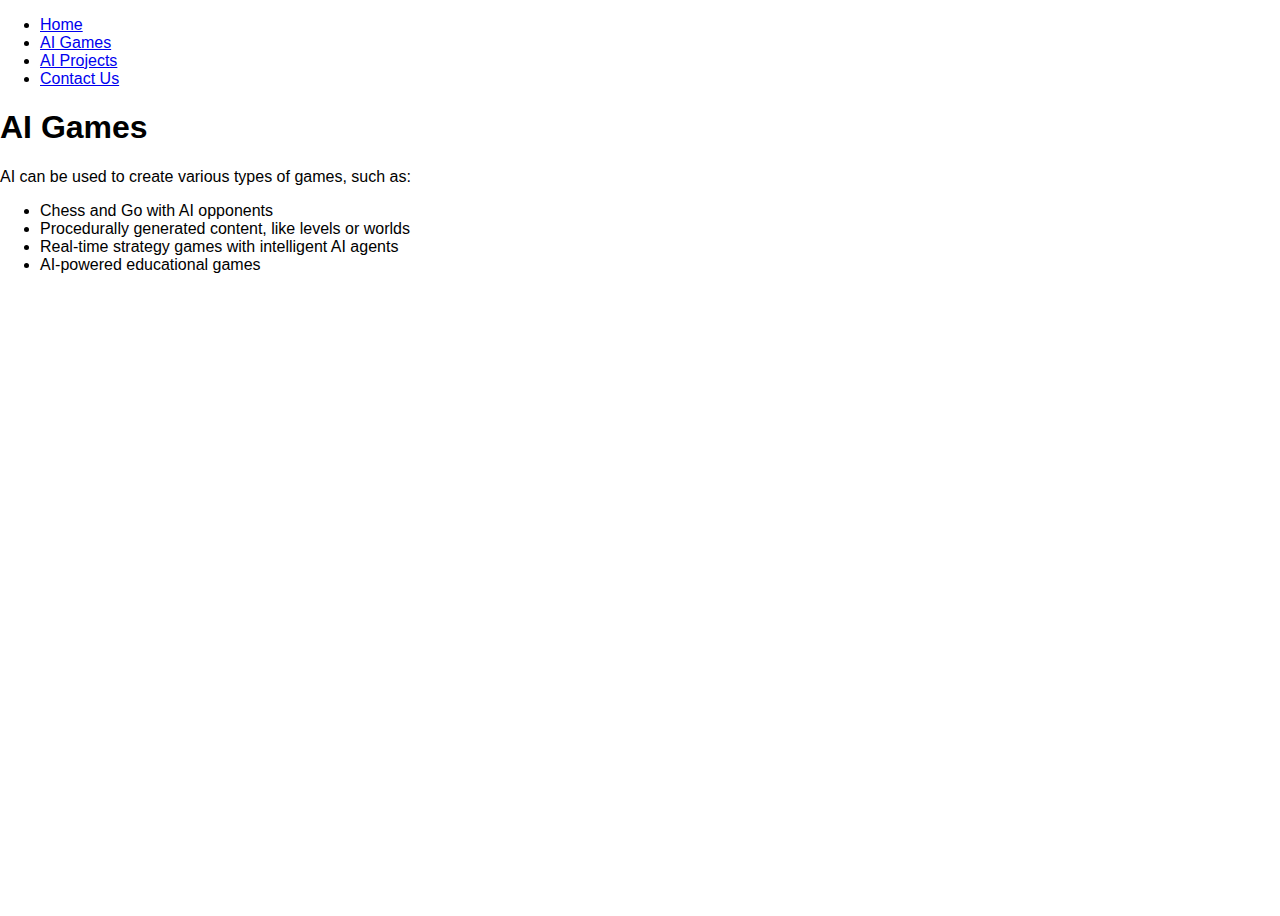
==== ai-games.html @ 0fea095a "Add files via upload" ====
<!DOCTYPE html>
<html lang="en">
<head>
    <meta charset="UTF-8">
    <meta name="viewport" content="width=device-width, initial-scale=1.0">
    <title>AI Website - AI Games</title>
    <link rel="stylesheet" href="styles.css">
</head>
<body>
<header>
    <nav>
        <ul>
            <li><a href="index.html">Home</a></li>
            <li><a href="ai-games.html">AI Games</a></li>
            <li><a href="ai-projects.html">AI Projects</a></li>
            <li><a href="contact-us.html">Contact Us</a></li>
        </ul>
    </nav>
</header>
<main>
    <section id="ai-games">
        <h1>AI Games</h1>
        <p>AI can be used to create various types of games, such as:</p>
        <ul>
            <li>Chess and Go with AI opponents</li>
            <li>Procedurally generated content, like levels or worlds</li>
            <li>Real-time strategy games with intelligent AI agents</li>
            <li>AI-powered educational games</li>
        </ul>
        <!-- Add relevant images here -->
    </section>
</main>
<script src="scripts.js"></script>
</body>
</html>
---- styles.css ----
/* Basic styles for the website */
body {
  font-family: Arial, sans-serif;
  margin: 0;
  padding: 0;
  background-image: url("background.jpg");
  background-size: cover;
  background-repeat: no-repeat;
  background-position: center;
  height: 100vh;
}

header {
  background-color: rgba(0,
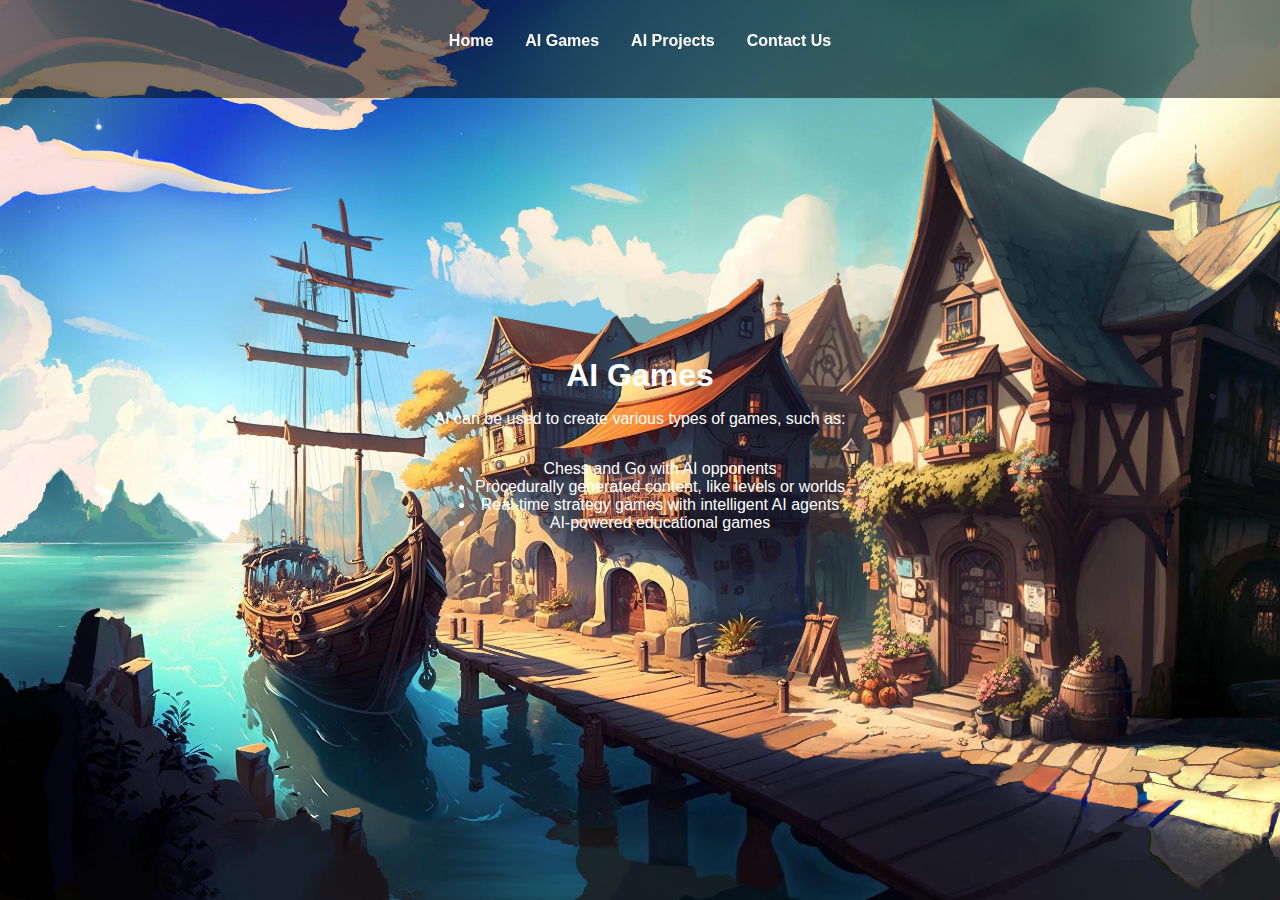
==== commit 83fee3f4: "Add files via upload" ====
--- a/ai-games.html
+++ b/ai-games.html
@@ -6,7 +6,7 @@
     <title>AI Website - AI Games</title>
     <link rel="stylesheet" href="styles.css">
 </head>
-<body>
+<body id="ai-games" >
 <header>
     <nav>
         <ul>
@@ -18,7 +18,7 @@
     </nav>
 </header>
 <main>
-    <section id="ai-games">
+    <section >
         <h1>AI Games</h1>
         <p>AI can be used to create various types of games, such as:</p>
         <ul>
--- a/styles.css
+++ b/styles.css
@@ -3,12 +3,117 @@
   font-family: Arial, sans-serif;
   margin: 0;
   padding: 0;
-  background-image: url("background.jpg");
+  height: 100vh;
+  display: flex;
+  flex-direction: column;
+  color: #fff;
+  background-color: #333; /* Fallback background color */
+}
+
+header {
+  background-color: rgba(0, 0, 0, 0.5);
+  padding: 1rem 0;
+  position: fixed;
+  top: 0;
+  left: 0;
+  right: 0;
+  z-index: 100;
+}
+
+nav ul {
+  display: flex;
+  justify-content: center;
+  list-style: none;
+  padding: 0;
+}
+
+nav li {
+  margin: 0 1rem;
+}
+
+nav a {
+  text-decoration: none;
+  color: #fff;
+  font-weight: bold;
+}
+
+nav a:hover {
+  color: #ccc;
+}
+
+main {
+  display: flex;
+  flex-direction: column;
+  justify-content: center;
+  align-items: center;
+  height: 100%;
+  padding: 5rem 1rem;
+  text-align: center;
+  flex-grow: 1;
+}
+
+h1, h2 {
+  margin-bottom: 1rem;
+}
+
+p, ul {
+  margin-bottom: 2rem;
+}
+
+/* Page-specific background images */
+#index main {
+  background-image: url("background-index.jpg");
+}
+
+#ai-games main {
+  background-image: url("background-ai-games.jpg");
+}
+
+#ai-projects main {
+  background-image: url("background-ai-projects.jpg");
+}
+
+#contact-us main {
+  background-image: url("background-contact-us.jpg");
+}
+
+/* Apply background properties to main */
+main {
   background-size: cover;
   background-repeat: no-repeat;
   background-position: center;
-  height: 100vh;
 }
 
-header {
-  background-color: rgba(0,
+/* Contact form styles */
+form {
+  display: flex;
+  flex-direction: column;
+  align-items: center;
+}
+
+label {
+  margin-bottom: 0.5rem;
+}
+
+input[type="text"], input[type="email"] {
+  width: 100%;
+  max-width: 300px;
+  padding: 0.5rem;
+  margin-bottom: 1rem;
+  border: none;
+  border-radius: 4px;
+}
+
+input[type="submit"] {
+  background-color: #fff;
+  color: #000;
+  padding: 0.5rem 1rem;
+  border: none;
+  border-radius: 4px;
+  font-weight: bold;
+  cursor: pointer;
+}
+
+input[type="submit"]:hover {
+  background-color: #ccc;
+}
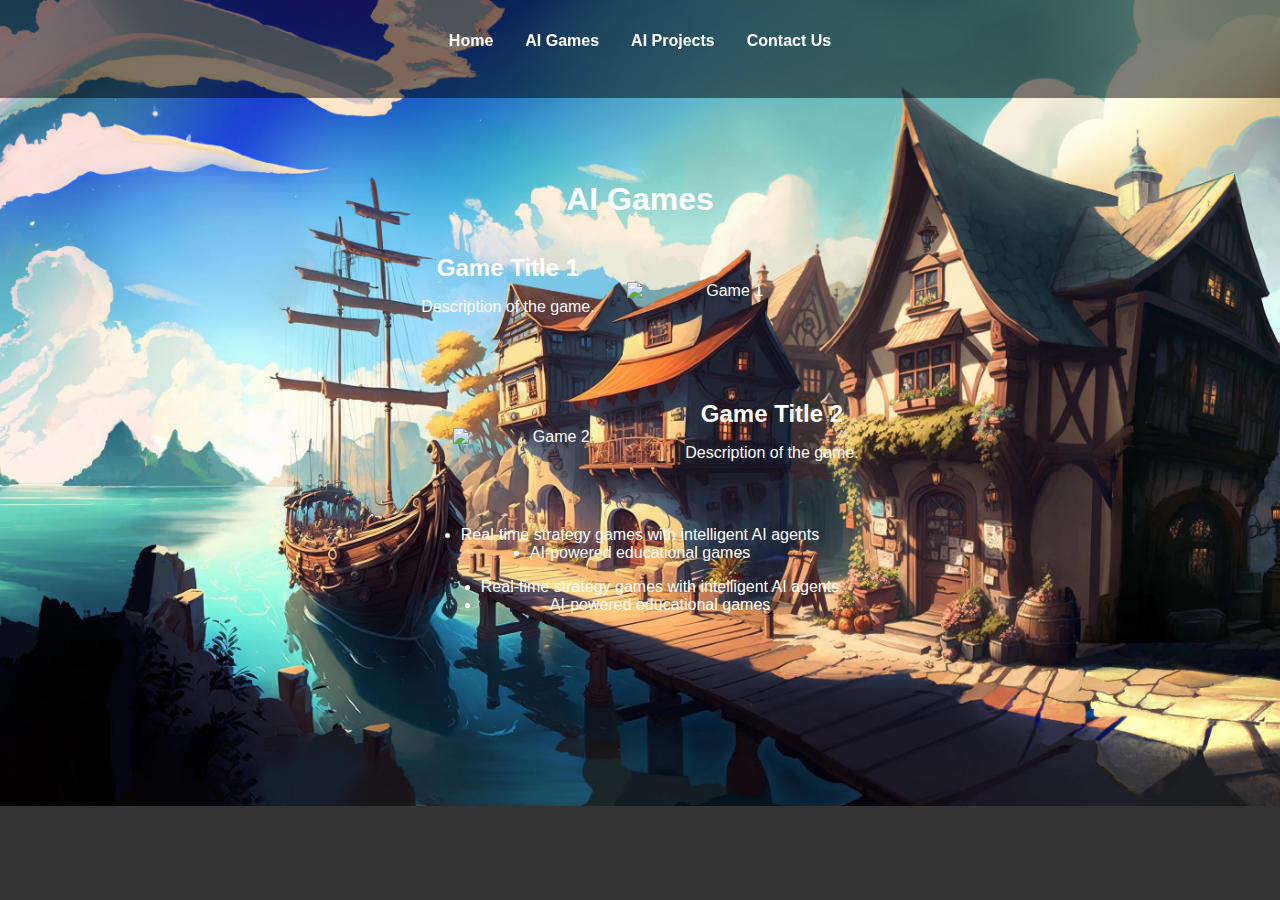
==== commit cd67c79c: "style changes" ====
--- a/ai-games.html
+++ b/ai-games.html
@@ -17,16 +17,34 @@
         </ul>
     </nav>
 </header>
-<main>
     <section >
-        <h1>AI Games</h1>
-        <p>AI can be used to create various types of games, such as:</p>
+        <main>
+            <h1>AI Games</h1>
+
+            <div class="game">
+                <img src="game1.jpg" alt="Game 1" class="game-img">
+                <div class="game-description">
+                    <h2>Game Title 1</h2>
+                    <p>Description of the game.</p>
+                </div>
+            </div>
+
+            <div class="game">
+                <img src="game2.jpg" alt="Game 2" class="game-img">
+                <div class="game-description">
+                    <h2>Game Title 2</h2>
+                    <p>Description of the game.</p>
+                </div>
+            </div>
+            <li>Real-time strategy games with intelligent AI agents</li>
+            <li>AI-powered educational games</li>
+            <!-- Add more games -->
+
         <ul>
-            <li>Chess and Go with AI opponents</li>
-            <li>Procedurally generated content, like levels or worlds</li>
             <li>Real-time strategy games with intelligent AI agents</li>
             <li>AI-powered educational games</li>
         </ul>
+        </main>
         <!-- Add relevant images here -->
     </section>
 </main>
--- a/styles.css
+++ b/styles.css
@@ -117,3 +117,26 @@
 input[type="submit"]:hover {
   background-color: #ccc;
 }
+
+/* AI Games and AI Projects styles */
+.project, .game {
+  display: flex;
+  align-items: center;
+  flex-wrap: wrap;
+  margin-bottom: 2rem;
+}
+
+.project:nth-child(even), .game:nth-child(even) {
+  flex-direction: row-reverse;
+}
+
+.project-img, .game-img {
+  width: 200px;
+  height: auto;
+  margin: 0 2rem;
+}
+
+.project-description, .game-description {
+  max-width: 400px;
+}
+
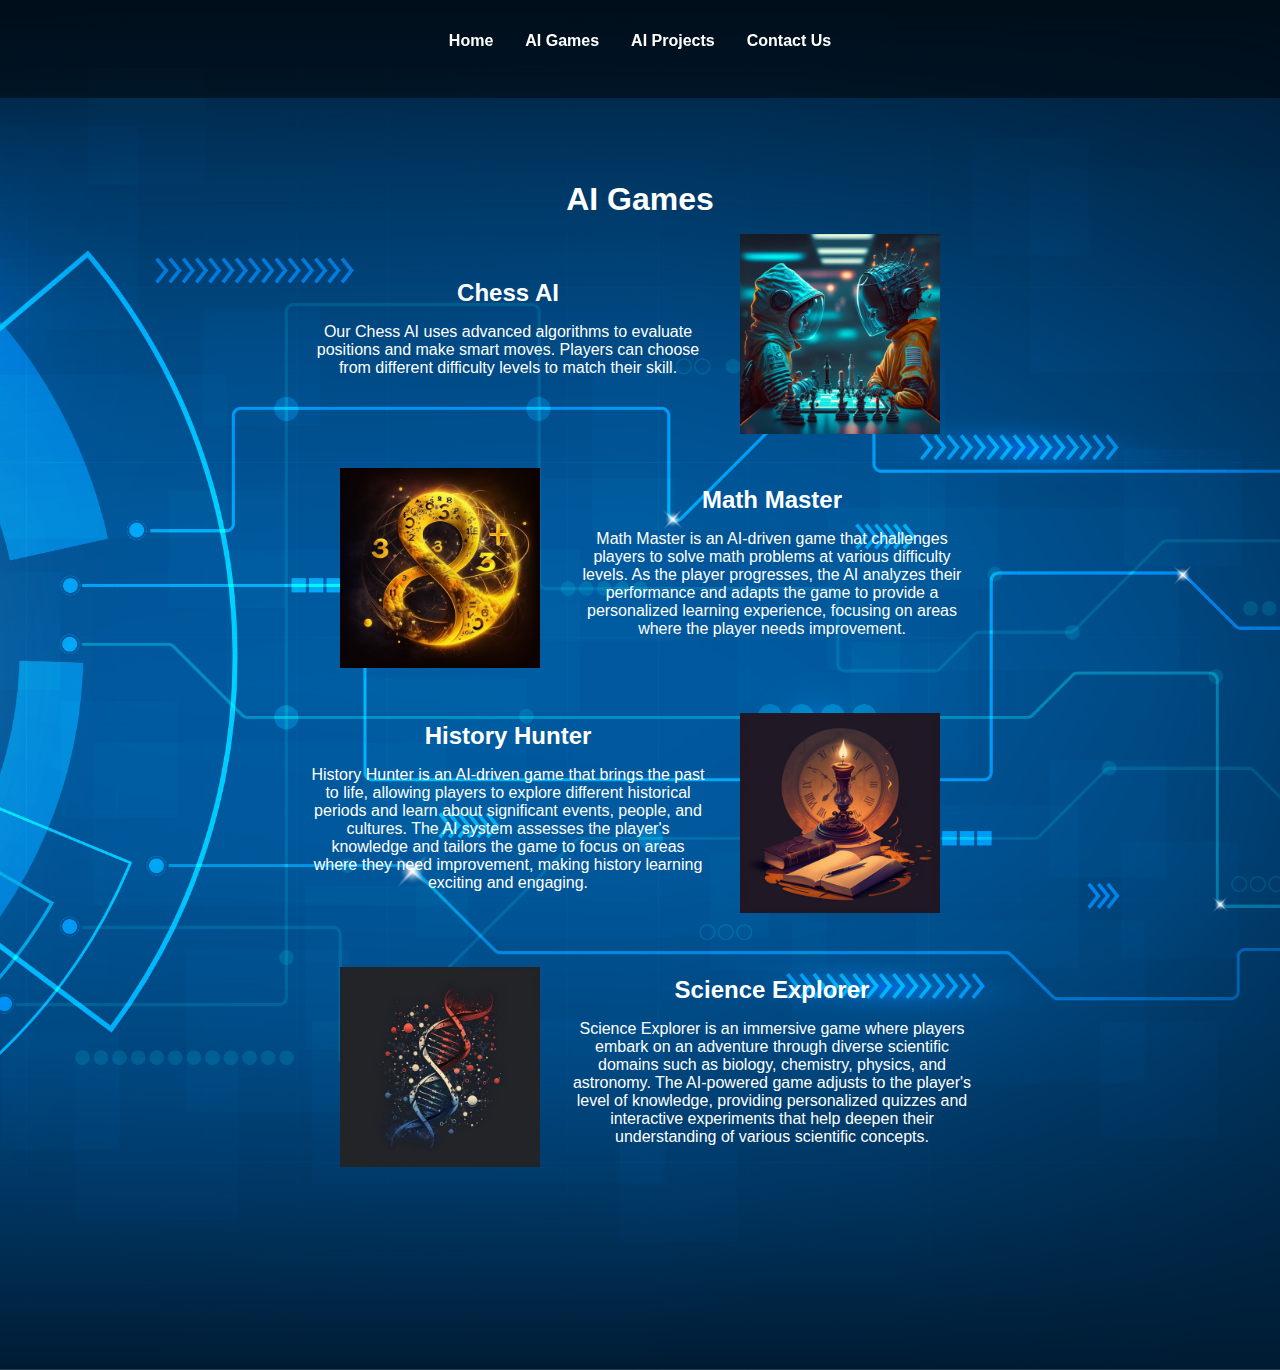
==== commit 43adfc4a: "game page" ====
--- a/ai-games.html
+++ b/ai-games.html
@@ -22,28 +22,35 @@
             <h1>AI Games</h1>
 
             <div class="game">
-                <img src="game1.jpg" alt="Game 1" class="game-img">
+                <img src="images/chess.jpg" alt="Game 1" class="game-img">
                 <div class="game-description">
-                    <h2>Game Title 1</h2>
-                    <p>Description of the game.</p>
+                    <h2>Chess AI</h2>
+                    <p>Our Chess AI uses advanced algorithms to evaluate positions and make smart moves. Players can choose from different difficulty levels to match their skill.</p>
                 </div>
             </div>
 
             <div class="game">
-                <img src="game2.jpg" alt="Game 2" class="game-img">
+                <img src="images/maths.jpg" alt="Game 2" class="game-img">
                 <div class="game-description">
-                    <h2>Game Title 2</h2>
-                    <p>Description of the game.</p>
+                    <h2>Math Master</h2>
+                    <p>Math Master is an AI-driven game that challenges players to solve math problems at various difficulty levels. As the player progresses, the AI analyzes their performance and adapts the game to provide a personalized learning experience, focusing on areas where the player needs improvement.</p>
                 </div>
             </div>
-            <li>Real-time strategy games with intelligent AI agents</li>
-            <li>AI-powered educational games</li>
-            <!-- Add more games -->
+            <div class="game">
+                <img src="images/history.jpg" alt="Game 3" class="game-img">
+                <div class="game-description">
+                    <h2>History Hunter</h2>
+                    <p>History Hunter is an AI-driven game that brings the past to life, allowing players to explore different historical periods and learn about significant events, people, and cultures. The AI system assesses the player's knowledge and tailors the game to focus on areas where they need improvement, making history learning exciting and engaging.</p>
+                </div>
+            </div>
+            <div class="game">
+                <img src="images/science.jpg" alt="Game 4" class="game-img">
+                <div class="game-description">
+                    <h2>Science Explorer</h2>
+                    <p>Science Explorer is an immersive game where players embark on an adventure through diverse scientific domains such as biology, chemistry, physics, and astronomy. The AI-powered game adjusts to the player's level of knowledge, providing personalized quizzes and interactive experiments that help deepen their understanding of various scientific concepts.</p>
+                </div>
+            </div>
 
-        <ul>
-            <li>Real-time strategy games with intelligent AI agents</li>
-            <li>AI-powered educational games</li>
-        </ul>
         </main>
         <!-- Add relevant images here -->
     </section>
--- a/styles.css
+++ b/styles.css
@@ -62,19 +62,19 @@
 
 /* Page-specific background images */
 #index main {
-  background-image: url("background-index.jpg");
+  background-image: url("images/background-index.jpg");
 }
 
 #ai-games main {
-  background-image: url("background-ai-games.jpg");
+  background-image: url("images/background-ai-games.jpg");
 }
 
 #ai-projects main {
-  background-image: url("background-ai-projects.jpg");
+  background-image: url("images/background-ai-projects.jpg");
 }
 
 #contact-us main {
-  background-image: url("background-contact-us.jpg");
+  background-image: url("images/background-contact-us.jpg");
 }
 
 /* Apply background properties to main */
